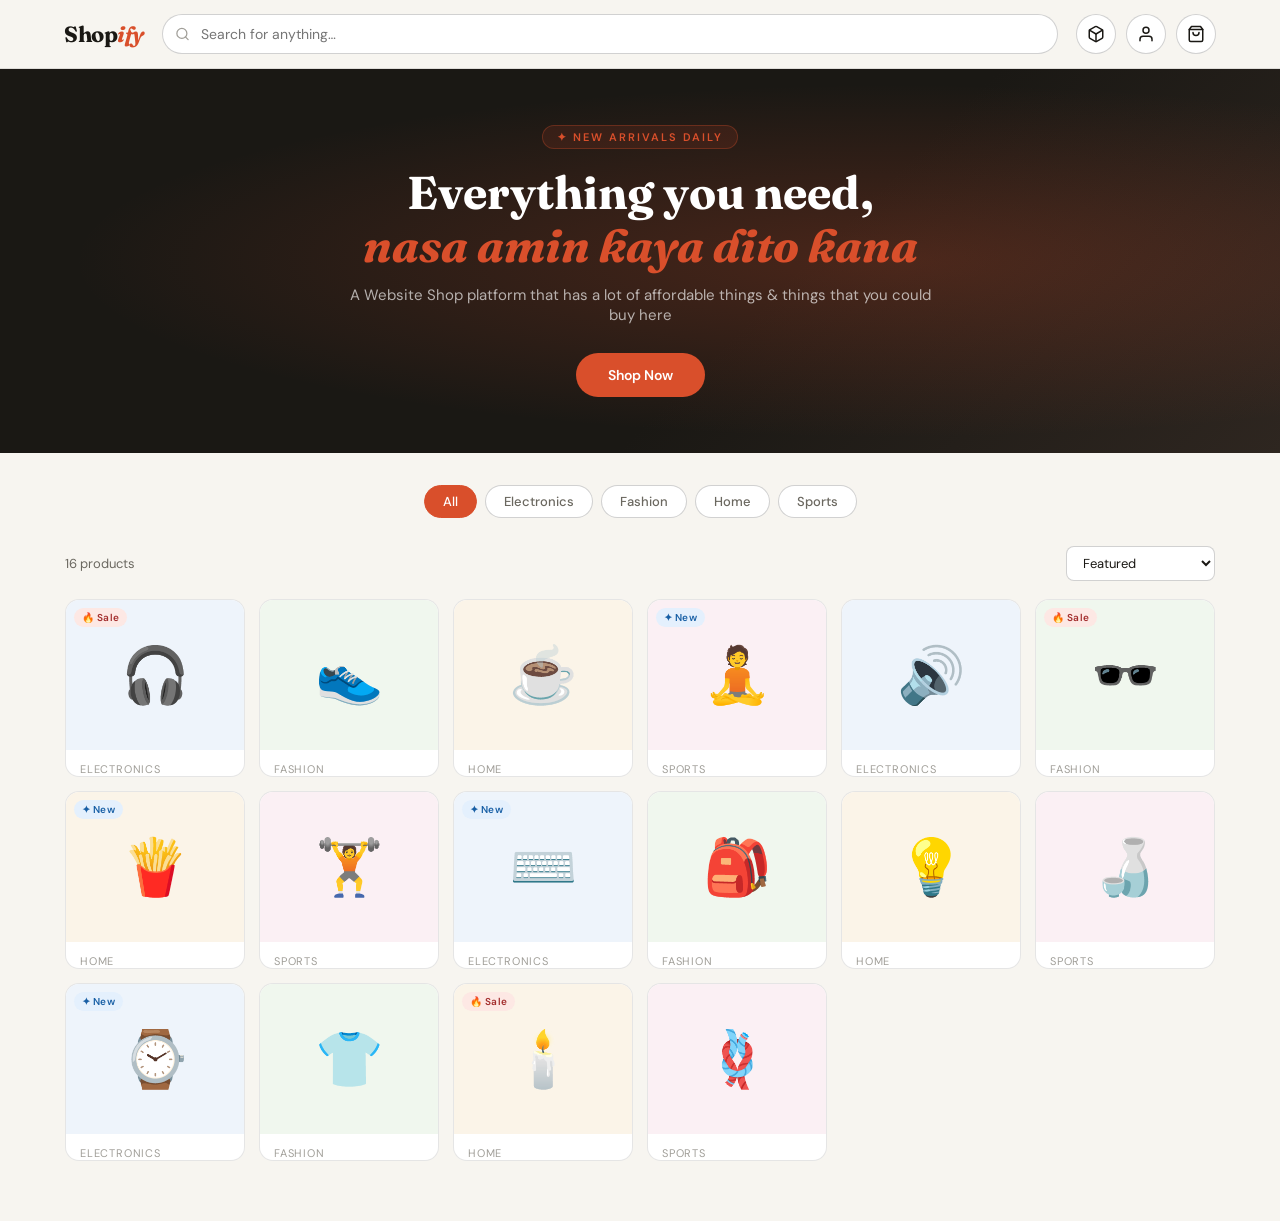
==== index.html @ 5f7d9f39 "Add files via upload" ====
<!DOCTYPE html>
<html lang="en">
<head>
  <meta charset="UTF-8" />
  <meta name="viewport" content="width=device-width, initial-scale=1.0" />
  <title>Main Page</title>
  <link href="https://fonts.googleapis.com/css2?family=DM+Sans:wght@300;400;500;600&family=Fraunces:ital,wght@0,700;1,400&display=swap" rel="stylesheet" />
  <link rel="stylesheet" href="styles.css" />
  <link rel="stylesheet" href="shopnow-styles.css" />
</head>
<body>


<div id="splash" class="splash-screen">
  <div class="splash-content">
    <div class="splash-logo">
      <span class="splash-icon">🛍️</span>
      <h1 class="splash-title">Shop<em>ify</em></h1>
    </div>
    <div class="splash-loader">
      <div class="loader-dot"></div>
      <div class="loader-dot"></div>
      <div class="loader-dot"></div>
    </div>
    <p class="splash-tagline">Loading........</p>
  </div>
  <div class="splash-particles">
    <span class="particle">✨</span>
    <span class="particle">🛍️</span>
    <span class="particle">🎁</span>
    <span class="particle">💫</span>
    <span class="particle">🛒</span>
    <span class="particle">⭐</span>
  </div>
</div>


<header>
  <div class="header-inner">
    <a href="#" class="logo">Shop<em>ify</em></a>
    <div class="search-wrap">
      <svg width="15" height="15" viewBox="0 0 24 24" fill="none" stroke="currentColor" stroke-width="2" stroke-linecap="round" stroke-linejoin="round">
        <circle cx="11" cy="11" r="8"/><path d="M21 21l-4.35-4.35"/>
      </svg>
      <input type="text" id="searchInput" placeholder="Search for anything…" autocomplete="off" />
    </div>
    <div class="header-actions">
      <a href="track-order.html" class="icon-btn" title="Track Order" aria-label="Track Order">
        <svg width="18" height="18" viewBox="0 0 24 24" fill="none" stroke="currentColor" stroke-width="2" stroke-linecap="round" stroke-linejoin="round">
          <path d="M21 16V8a2 2 0 0 0-1-1.73l-7-4a2 2 0 0 0-2 0l-7 4A2 2 0 0 0 3 8v8a2 2 0 0 0 1 1.73l7 4a2 2 0 0 0 2 0l7-4A2 2 0 0 0 21 16z"/>
          <polyline points="3.27 6.96 12 12.01 20.73 6.96"/>
          <line x1="12" y1="22.08" x2="12" y2="12"/>
        </svg>
      </a>
      <button class="icon-btn" id="accountBtn" onclick="goToAccount()" title="Account" aria-label="Account">
        <svg width="18" height="18" viewBox="0 0 24 24" fill="none" stroke="currentColor" stroke-width="2" stroke-linecap="round" stroke-linejoin="round">
          <path d="M20 21v-2a4 4 0 0 0-4-4H8a4 4 0 0 0-4 4v2"/>
          <circle cx="12" cy="7" r="4"/>
        </svg>
      </button>
      <button class="icon-btn" onclick="toggleCart()" title="Toggle cart" aria-label="Open cart">
        <svg width="18" height="18" viewBox="0 0 24 24" fill="none" stroke="currentColor" stroke-width="2" stroke-linecap="round" stroke-linejoin="round">
          <path d="M6 2 3 6v14a2 2 0 0 0 2 2h14a2 2 0 0 0 2-2V6l-3-4z"/>
          <line x1="3" y1="6" x2="21" y2="6"/>
          <path d="M16 10a4 4 0 0 1-8 0"/>
        </svg>
        <span class="cart-badge" id="cartBadge" style="display:none">0</span>
      </button>
    </div>
  </div>
</header>


<section class="hero">
  <div class="hero-inner">
    <span class="hero-eyebrow">✦ New Arrivals Daily</span>
    <h1>Everything you need,<br><em>nasa amin kaya dito kana</em></h1>
    <p>A Website Shop platform that has a lot of affordable things &amp; things that you could buy here</p>
    <button class="hero-btn" onclick="document.querySelector('.categories-section').scrollIntoView({behavior:'smooth'})">Shop Now</button>
  </div>
</section>


<section class="categories-section">
  <div class="cat-pills" id="catPills"></div>
</section>


<div class="main">
  <div class="products-col">
    <div class="toolbar">
      <span class="results-count" id="resultsCount"></span>
      <select class="sort-select" id="sortSelect">
        <option value="default">Featured</option>
        <option value="price-asc">Price: Low → High</option>
        <option value="price-desc">Price: High → Low</option>
        <option value="rating">Top Rated</option>
      </select>
    </div>
    <div class="grid" id="productGrid"></div>
  </div>

  <aside class="cart-col" id="cartCol" style="display:none">
    <div class="cart-box">
      <div class="cart-head">
        <h3>Your Cart</h3>
        <button class="cart-clear" onclick="clearCart()">Clear all</button>
      </div>
      <div class="cart-body" id="cartBody">
        <div class="empty-state">
          <div class="empty-icon">🛒</div>
          <p>Your cart is empty.<br>Add something!</p>
        </div>
      </div>
      <div class="cart-foot" id="cartFoot" style="display:none">
        <div class="subtotal-row"><span>Subtotal</span><span id="subtotalEl">$0.00</span></div>
        <div class="subtotal-row"><span>Shipping</span><span style="color:#3B6D11">Free</span></div>
        <div class="total-row"><span>Total</span><span id="totalEl">$0.00</span></div>
        <button class="checkout-btn" onclick="checkout()">Proceed to Checkout →</button>
      </div>
    </div>
  </aside>
</div>


<div class="modal-overlay" id="modalOverlay" onclick="closeModal(event)">
  <div class="modal" id="modal">
    <div class="modal-img" id="modalImg"></div>
    <div class="modal-body">
      <div class="modal-cat" id="modalCat"></div>
      <div class="modal-name" id="modalName"></div>
      <div class="modal-desc" id="modalDesc"></div>
      <div class="modal-meta">
        <div class="modal-price" id="modalPrice"></div>
        <div class="modal-rating" id="modalRating"></div>
      </div>
      <div class="modal-actions">
        <button class="modal-add-btn" id="modalAddBtn">Add to Cart</button>
        <button class="modal-close-btn" onclick="closeModal()">Close</button>
      </div>
    </div>
  </div>
</div>


<div class="toast" id="toast"></div>


<script src="data.js"></script>
<script src="app.js"></script>
</body>
</html>
---- styles.css ----
*, *::before, *::after { box-sizing: border-box; margin: 0; padding: 0; }

:root {
  --bg: #F7F5F0;
  --surface: #FFFFFF;
  --surface2: #F0EDE6;
  --border: rgba(0,0,0,0.10);
  --border2: rgba(0,0,0,0.18);
  --text: #1A1814;
  --text2: #6B6860;
  --text3: #A09E98;
  --accent: #D94F2B;
  --accent2: #B33D1E;
  --gold: #B87D2F;
  --radius: 14px;
  --radius-sm: 8px;
}

html { scroll-behavior: smooth; }

body {
  font-family: 'DM Sans', sans-serif;
  background: var(--bg);
  color: var(--text);
  min-height: 100vh;
  display: flex;
  flex-direction: column;
  overflow-x: hidden;
}

/* SPLASH SCREEN */
.splash-screen {
  position: fixed;
  top: 0;
  left: 0;
  width: 100%;
  height: 100%;
  background: linear-gradient(135deg, #1A1814 0%, #2D2926 50%, #1A1814 100%);
  display: flex;
  align-items: center;
  justify-content: center;
  z-index: 9999;
  opacity: 1;
  visibility: visible;
  transition: opacity 0.6s ease, visibility 0.6s ease;
}

.splash-screen.hidden {
  opacity: 0;
  visibility: hidden;
}


.splash-screen::before {
  content: '';
  position: absolute;
  width: 400px;
  height: 400px;
  background: radial-gradient(circle, rgba(217,79,43,0.15) 0%, transparent 70%);
  top: 50%;
  left: 50%;
  transform: translate(-50%, -50%);
  animation: glowPulse 2s ease-in-out infinite;
}

@keyframes glowPulse {
  0%, 100% { transform: translate(-50%, -50%) scale(1); opacity: 0.5; }
  50% { transform: translate(-50%, -50%) scale(1.2); opacity: 0.8; }
}

.splash-content {
  text-align: center;
  color: white;
  animation: fadeInUp 0.8s ease both;
  z-index: 1;
}

@keyframes fadeInUp {
  from { opacity: 0; transform: translateY(30px); }
  to { opacity: 1; transform: translateY(0); }
}

.splash-logo {
  margin-bottom: 32px;
}

.splash-icon {
  display: inline-block;
  font-size: 72px;
  margin-bottom: 16px;
  animation: bounce 1.5s ease infinite;
}

@keyframes bounce {
  0%, 100% { transform: translateY(0); }
  50% { transform: translateY(-12px); }
}

.splash-title {
  font-family: 'Fraunces', serif;
  font-size: 48px;
  font-weight: 700;
  letter-spacing: -1px;
}

.splash-title em {
  color: var(--accent);
  font-style: italic;
}

.splash-loader {
  display: flex;
  justify-content: center;
  gap: 10px;
  margin-bottom: 20px;
}

.loader-dot {
  width: 12px;
  height: 12px;
  background: var(--accent);
  border-radius: 50%;
  animation: pulse 1.4s ease-in-out infinite;
}

.loader-dot:nth-child(1) { animation-delay: 0s; }
.loader-dot:nth-child(2) { animation-delay: 0.2s; }
.loader-dot:nth-child(3) { animation-delay: 0.4s; }

@keyframes pulse {
  0%, 80%, 100% { 
    transform: scale(0.6);
    opacity: 0.5;
  }
  40% { 
    transform: scale(1);
    opacity: 1;
  }
}

.splash-tagline {
  font-size: 14px;
  color: rgba(255,255,255,0.6);
  letter-spacing: 0.5px;
}

.splash-particles {
  position: absolute;
  width: 100%;
  height: 100%;
  top: 0;
  left: 0;
  pointer-events: none;
  overflow: hidden;
}

.particle {
  position: absolute;
  font-size: 24px;
  opacity: 0;
  animation: float 4s ease-in-out infinite;
}

.particle:nth-child(1) { left: 10%; top: 20%; animation-delay: 0s; }
.particle:nth-child(2) { left: 20%; top: 70%; animation-delay: 0.5s; }
.particle:nth-child(3) { left: 50%; top: 15%; animation-delay: 1s; }
.particle:nth-child(4) { left: 70%; top: 60%; animation-delay: 1.5s; }
.particle:nth-child(5) { left: 80%; top: 25%; animation-delay: 2s; }
.particle:nth-child(6) { left: 90%; top: 80%; animation-delay: 2.5s; }

@keyframes float {
  0% { 
    opacity: 0;
    transform: translateY(20px) rotate(0deg);
  }
  20% {
    opacity: 1;
  }
  80% {
    opacity: 1;
  }
  100% { 
    opacity: 0;
    transform: translateY(-40px) rotate(360deg);
  }
}

/* HEADER */
header {
  position: sticky;
  top: 0;
  z-index: 100;
  background: rgba(247,245,240,0.92);
  backdrop-filter: blur(14px);
  -webkit-backdrop-filter: blur(14px);
  border-bottom: 1px solid var(--border);
}

.header-inner {
  max-width: 1200px;
  margin: 0 auto;
  padding: 14px 24px;
  display: flex;
  align-items: center;
  gap: 18px;
}

.logo {
  font-family: 'Fraunces', serif;
  font-size: 22px;
  font-weight: 700;
  letter-spacing: -0.5px;
  color: var(--text);
  text-decoration: none;
  white-space: nowrap;
  flex-shrink: 0;
}
.logo em { color: var(--accent); font-style: italic; }

.header-spacer { flex: 1; }


.back-btn {
  display: flex;
  align-items: center;
  gap: 6px;
  padding: 8px 14px;
  border-radius: 999px;
  border: 1px solid var(--border2);
  background: var(--surface);
  color: var(--text);
  font-family: 'DM Sans', sans-serif;
  font-size: 13px;
  font-weight: 500;
  cursor: pointer;
  text-decoration: none;
  transition: all 0.18s;
}
.back-btn:hover {
  background: var(--surface2);
  border-color: var(--accent);
  color: var(--accent);
}
.back-btn svg { width: 16px; height: 16px; }


.search-wrap { flex: 1; position: relative; }
.search-wrap svg {
  position: absolute;
  left: 13px;
  top: 50%;
  transform: translateY(-50%);
  pointer-events: none;
  color: var(--text3);
}
.search-wrap input {
  width: 100%;
  padding: 10px 14px 10px 38px;
  border: 1px solid var(--border2);
  border-radius: 999px;
  font-family: 'DM Sans', sans-serif;
  font-size: 14px;
  background: var(--surface);
  color: var(--text);
  outline: none;
  transition: border-color 0.2s, box-shadow 0.2s;
}
.search-wrap input:focus {
  border-color: var(--accent);
  box-shadow: 0 0 0 3px rgba(217,79,43,0.12);
}

/* HEADER ACTIONS */
.header-actions { display: flex; gap: 10px; align-items: center; flex-shrink: 0; }

.icon-btn {
  position: relative;
  width: 40px; height: 40px;
  border-radius: 50%;
  border: 1px solid var(--border2);
  background: var(--surface);
  cursor: pointer;
  display: flex; align-items: center; justify-content: center;
  color: var(--text);
  transition: background 0.15s;
}
.icon-btn:hover { background: var(--surface2); }

.cart-badge {
  position: absolute;
  top: -4px; right: -4px;
  background: var(--accent);
  color: #fff;
  font-size: 10px;
  font-weight: 600;
  border-radius: 999px;
  min-width: 18px;
  height: 18px;
  display: flex; align-items: center; justify-content: center;
  padding: 0 4px;
  border: 2px solid var(--bg);
}

/* MAIN CONTENT */
.main-content {
  flex: 1;
  max-width: 800px;
  margin: 0 auto;
  padding: 40px 24px;
  width: 100%;
  animation: fadeInUp 0.5s ease both;
}

@keyframes fadeInUp {
  from { opacity: 0; transform: translateY(24px); }
  to { opacity: 1; transform: translateY(0); }
}

.page-header {
  margin-bottom: 32px;
}

.page-header h1 {
  font-family: 'Fraunces', serif;
  font-size: 32px;
  font-weight: 700;
  margin-bottom: 8px;
}

.page-header p {
  font-size: 14px;
  color: var(--text2);
}

/* LOGIN CARD */
.login-card {
  background: var(--surface);
  border: 1px solid var(--border);
  border-radius: var(--radius);
  padding: 40px 36px;
  width: 100%;
  max-width: 400px;
  margin: 0 auto;
  box-shadow: 0 8px 32px rgba(0,0,0,0.06);
}

.login-header {
  text-align: center;
  margin-bottom: 32px;
}

.login-header h1 {
  font-family: 'Fraunces', serif;
  font-size: 28px;
  font-weight: 700;
  margin-bottom: 8px;
}

.login-header p {
  font-size: 14px;
  color: var(--text2);
}

.form-group {
  margin-bottom: 20px;
}

.form-group label {
  display: block;
  font-size: 13px;
  font-weight: 500;
  margin-bottom: 8px;
  color: var(--text);
}

.form-group input {
  width: 100%;
  padding: 12px 16px;
  border: 1px solid var(--border2);
  border-radius: var(--radius-sm);
  font-family: 'DM Sans', sans-serif;
  font-size: 14px;
  background: var(--surface);
  color: var(--text);
  outline: none;
  transition: border-color 0.2s, box-shadow 0.2s;
}

.form-group input:focus {
  border-color: var(--accent);
  box-shadow: 0 0 0 3px rgba(217,79,43,0.12);
}

.login-btn {
  width: 100%;
  padding: 14px;
  background: linear-gradient(135deg, #D94F2B 0%, #E85D3A 50%, #D94F2B 100%);
  color: #fff;
  border: none;
  border-radius: var(--radius-sm);
  font-family: 'DM Sans', sans-serif;
  font-size: 15px;
  font-weight: 700;
  cursor: pointer;
  transition: all 0.2s ease;
  margin-top: 8px;
  box-shadow: 0 4px 15px rgba(217, 79, 43, 0.35);
}

.login-btn:hover {
  background: linear-gradient(135deg, #B33D1E 0%, #D94F2B 50%, #B33D1E 100%);
  transform: translateY(-2px);
  box-shadow: 0 6px 20px rgba(217, 79, 43, 0.5);
}

.login-btn:active {
  transform: scale(0.98);
}

.form-footer {
  text-align: center;
  margin-top: 24px;
  padding-top: 24px;
  border-top: 1px solid var(--border);
}

.form-footer p {
  font-size: 13px;
  color: var(--text2);
}

.form-footer a {
  color: var(--accent);
  text-decoration: none;
  font-weight: 500;
}

.form-footer a:hover {
  text-decoration: underline;
}

.forgot-link {
  display: block;
  text-align: right;
  font-size: 12px;
  color: var(--text3);
  text-decoration: none;
  margin-top: 6px;
}

.forgot-link:hover {
  color: var(--accent);
}

/* ACCOUNT SECTIONS */
.account-sections {
  display: flex;
  flex-direction: column;
  gap: 20px;
}

.account-card {
  background: var(--surface);
  border: 1px solid var(--border);
  border-radius: var(--radius);
  overflow: hidden;
}

.card-header {
  padding: 18px 20px;
  border-bottom: 1px solid var(--border);
  display: flex;
  align-items: center;
  justify-content: space-between;
  cursor: pointer;
  transition: background 0.15s;
}

.card-header:hover {
  background: var(--surface2);
}

.card-header-left {
  display: flex;
  align-items: center;
  gap: 12px;
}

.card-icon {
  width: 36px;
  height: 36px;
  border-radius: 50%;
  background: var(--surface2);
  display: flex;
  align-items: center;
  justify-content: center;
  font-size: 18px;
}

.card-title {
  font-size: 15px;
  font-weight: 600;
}

.card-toggle {
  width: 24px;
  height: 24px;
  display: flex;
  align-items: center;
  justify-content: center;
  color: var(--text3);
  transition: transform 0.2s;
}

.card-toggle.open {
  transform: rotate(180deg);
}

.card-body {
  padding: 0 20px;
  max-height: 0;
  overflow: hidden;
  transition: max-height 0.3s ease, padding 0.3s ease;
}

.card-body.open {
  padding: 20px;
  max-height: 400px;
}

/* PROFILE SECTION */
.profile-info {
  display: flex;
  align-items: center;
  gap: 16px;
  margin-bottom: 20px;
}

.profile-avatar {
  width: 64px;
  height: 64px;
  border-radius: 50%;
  background: linear-gradient(135deg, var(--accent) 0%, var(--accent2) 100%);
  display: flex;
  align-items: center;
  justify-content: center;
  font-size: 28px;
  color: #fff;
  font-weight: 600;
}

.profile-details h3 {
  font-size: 18px;
  font-weight: 600;
  margin-bottom: 4px;
}

.profile-details p {
  font-size: 13px;
  color: var(--text2);
}

.profile-form {
  display: flex;
  flex-direction: column;
  gap: 16px;
}

.form-row {
  display: grid;
  grid-template-columns: 1fr 1fr;
  gap: 16px;
}

@media (max-width: 480px) {
  .form-row { grid-template-columns: 1fr; }
}

.form-group-row {
  display: flex;
  flex-direction: column;
  gap: 6px;
}

.form-group-row label {
  font-size: 12px;
  font-weight: 500;
  color: var(--text2);
  text-transform: uppercase;
  letter-spacing: 0.5px;
}

.form-group-row input {
  padding: 10px 14px;
  border: 1px solid var(--border2);
  border-radius: var(--radius-sm);
  font-family: 'DM Sans', sans-serif;
  font-size: 14px;
  background: var(--surface);
  color: var(--text);
  outline: none;
  transition: border-color 0.2s;
}

.form-group-row input:focus {
  border-color: var(--accent);
}

.save-btn {
  align-self: flex-start;
  padding: 14px 32px;
  background: linear-gradient(135deg, #D94F2B 0%, #E85D3A 50%, #D94F2B 100%);
  color: #fff;
  border: none;
  border-radius: var(--radius-sm);
  font-family: 'DM Sans', sans-serif;
  font-size: 15px;
  font-weight: 700;
  cursor: pointer;
  transition: all 0.2s ease;
  box-shadow: 0 4px 15px rgba(217, 79, 43, 0.35);
  text-transform: uppercase;
  letter-spacing: 0.5px;
}

.save-btn:hover {
  background: linear-gradient(135deg, #B33D1E 0%, #D94F2B 50%, #B33D1E 100%);
  box-shadow: 0 6px 20px rgba(217, 79, 43, 0.5);
  transform: translateY(-2px);
}


.place-order-btn {
  width: 100%;
  padding: 16px 32px;
  background: linear-gradient(135deg, #D94F2B 0%, #E85D3A 50%, #D94F2B 100%);
  color: #fff;
  border: none;
  border-radius: var(--radius-sm);
  font-family: 'DM Sans', sans-serif;
  font-size: 16px;
  font-weight: 700;
  cursor: pointer;
  transition: all 0.2s ease;
  box-shadow: 0 4px 15px rgba(217, 79, 43, 0.35);
  text-transform: uppercase;
  letter-spacing: 0.5px;
}

.place-order-btn:hover {
  background: linear-gradient(135deg, #B33D1E 0%, #D94F2B 50%, #B33D1E 100%);
  box-shadow: 0 6px 20px rgba(217, 79, 43, 0.5);
  transform: translateY(-2px);
}

.order-list {
  display: flex;
  flex-direction: column;
  gap: 12px;
}

.order-item {
  display: flex;
  align-items: center;
  justify-content: space-between;
  padding: 14px;
  background: var(--surface2);
  border-radius: var(--radius-sm);
}

.order-info {
  display: flex;
  align-items: center;
  gap: 12px;
}

.order-emoji {
  font-size: 24px;
}

.order-details h4 {
  font-size: 14px;
  font-weight: 600;
  margin-bottom: 2px;
}

.order-details p {
  font-size: 12px;
  color: var(--text2);
}

.order-status {
  font-size: 11px;
  font-weight: 600;
  padding: 4px 10px;
  border-radius: 999px;
}

.status-delivered {
  background: #E4F7E4;
  color: #2E7D32;
}

.status-processing {
  background: #E3F2FD;
  color: #1565C0;
}

.status-shipped {
  background: #FFF3E0;
  color: #E65100;
}


.settings-list {
  display: flex;
  flex-direction: column;
  gap: 8px;
}

.settings-item {
  display: flex;
  align-items: center;
  justify-content: space-between;
  padding: 12px 14px;
  background: var(--surface2);
  border-radius: var(--radius-sm);
  cursor: pointer;
  transition: background 0.15s;
}

.settings-item:hover {
  background: var(--border);
}

.settings-item-left {
  display: flex;
  align-items: center;
  gap: 10px;
}

.settings-item span {
  font-size: 14px;
}

.settings-toggle {
  width: 40px;
  height: 22px;
  background: var(--border2);
  border-radius: 999px;
  position: relative;
  cursor: pointer;
  transition: background 0.2s;
}

.settings-toggle.active {
  background: var(--accent);
}

.settings-toggle::after {
  content: '';
  position: absolute;
  width: 18px;
  height: 18px;
  background: #fff;
  border-radius: 50%;
  top: 2px;
  left: 2px;
  transition: transform 0.2s;
  box-shadow: 0 1px 3px rgba(0,0,0,0.2);
}

.settings-toggle.active::after {
  transform: translateX(18px);
}


.logout-section {
  margin-top: 12px;
}

.logout-btn {
  width: 100%;
  padding: 14px;
  background: transparent;
  color: var(--accent);
  border: 1px solid var(--accent);
  border-radius: var(--radius-sm);
  font-family: 'DM Sans', sans-serif;
  font-size: 14px;
  font-weight: 600;
  cursor: pointer;
  transition: all 0.18s;
}

.logout-btn:hover {
  background: var(--accent);
  color: #fff;
}


.toast {
  position: fixed;
  bottom: 28px;
  left: 50%;
  transform: translateX(-50%) translateY(16px);
  background: #1A1814;
  color: #F7F5F0;
  padding: 10px 22px;
  border-radius: 999px;
  font-size: 13px;
  font-weight: 500;
  opacity: 0;
  pointer-events: none;
  transition: opacity 0.22s, transform 0.22s;
  z-index: 9999;
  white-space: nowrap;
}
.toast.show { opacity: 1; transform: translateX(-50%) translateY(0); }


@media (max-width: 480px) {
  .main-content { padding: 24px 16px; }
  .page-header h1 { font-size: 26px; }
  .profile-info { flex-direction: column; text-align: center; }
  .login-card { padding: 28px 24px; }
  .login-header h1 { font-size: 24px; }
}
---- shopnow-styles.css ----
.hero {
  background: linear-gradient(135deg, #1A1814 60%, #2E2620);
  color: #fff;
  padding: 56px 24px;
  text-align: center;
  position: relative;
  overflow: hidden;
}
.hero::before {
  content: '';
  position: absolute;
  inset: 0;
  background: radial-gradient(ellipse at 70% 50%, rgba(217,79,43,0.25) 0%, transparent 65%);
  pointer-events: none;
}
.hero-inner { max-width: 600px; margin: 0 auto; position: relative; }
.hero-eyebrow {
  display: inline-block;
  font-size: 11px;
  font-weight: 600;
  letter-spacing: 2px;
  text-transform: uppercase;
  color: var(--accent);
  background: rgba(217,79,43,0.12);
  border: 1px solid rgba(217,79,43,0.3);
  border-radius: 999px;
  padding: 4px 14px;
  margin-bottom: 18px;
}
.hero h1 {
  font-family: 'Fraunces', serif;
  font-size: clamp(28px, 5vw, 46px);
  font-weight: 700;
  line-height: 1.15;
  margin-bottom: 12px;
}
.hero h1 em { color: var(--accent); font-style: italic; }
.hero p { font-size: 15px; color: rgba(255,255,255,0.65); margin-bottom: 28px; }
.hero-btn {
  display: inline-block;
  padding: 13px 32px;
  background: var(--accent);
  color: #fff;
  border-radius: 999px;
  font-size: 14px;
  font-weight: 600;
  cursor: pointer;
  border: none;
  font-family: 'DM Sans', sans-serif;
  transition: background 0.2s, transform 0.15s;
}
.hero-btn:hover { background: var(--accent2); transform: translateY(-2px); }


.categories-section {
  max-width: 1200px;
  margin: 32px auto 0;
  padding: 0 24px;
}

.cat-pills { display: flex; gap: 8px; flex-wrap: wrap; }
.cat-pill {
  padding: 7px 18px;
  border-radius: 999px;
  border: 1px solid var(--border2);
  background: var(--surface);
  color: var(--text2);
  font-size: 13px;
  font-weight: 500;
  cursor: pointer;
  transition: all 0.18s;
  font-family: 'DM Sans', sans-serif;
}
.cat-pill:hover { border-color: var(--accent); color: var(--accent); }
.cat-pill.active { background: var(--accent); border-color: var(--accent); color: #fff; }


.main {
  max-width: 1200px;
  margin: 28px auto 60px;
  padding: 0 24px;
  display: flex;
  gap: 28px;
  align-items: flex-start;
}


.products-col { flex: 1; min-width: 0; }
.toolbar {
  display: flex;
  align-items: center;
  justify-content: space-between;
  margin-bottom: 18px;
}
.results-count { font-size: 13px; color: var(--text2); }
.sort-select {
  padding: 7px 12px;
  border-radius: var(--radius-sm);
  border: 1px solid var(--border2);
  background: var(--surface);
  color: var(--text);
  font-family: 'DM Sans', sans-serif;
  font-size: 13px;
  cursor: pointer;
  outline: none;
}
.sort-select:focus { border-color: var(--accent); }

.grid {
  display: grid;
  grid-template-columns: repeat(6, 1fr);
  gap: 14px;
}

.card {
  background: var(--surface);
  border-radius: var(--radius);
  border: 1px solid var(--border);
  overflow: hidden;
  cursor: pointer;
  transition: border-color 0.2s, transform 0.2s, box-shadow 0.2s;
  animation: fadeUp 0.35s ease both;
}
@keyframes fadeUp {
  from { opacity: 0; transform: translateY(14px); }
  to   { opacity: 1; transform: translateY(0); }
}
.card:hover {
  border-color: var(--border2);
  transform: translateY(-4px);
  box-shadow: 0 10px 28px rgba(0,0,0,0.08);
}
.card-img {
  width: 100%;
  height: 150px;
  display: flex; align-items: center; justify-content: center;
  font-size: 55px;
  position: relative;
}
.card-badge {
  position: absolute;
  top: 8px; left: 8px;
  font-size: 10px;
  font-weight: 600;
  padding: 3px 8px;
  border-radius: 999px;
  letter-spacing: 0.4px;
}
.badge-sale { background: #FDE8E4; color: #A32D2D; }
.badge-new  { background: #E4F0FD; color: #185FA5; }
.card-body { padding: 12px 14px 14px; }
.card-cat { font-size: 11px; color: var(--text3); text-transform: uppercase; letter-spacing: 0.8px; margin-bottom: 4px; }
.card-name { font-size: 14px; font-weight: 600; margin-bottom: 10px; line-height: 1.3; }
.card-footer { display: flex; align-items: center; justify-content: space-between; gap: 8px; }
.price-block { display: flex; flex-direction: column; gap: 2px; }
.card-price { font-size: 16px; font-weight: 600; }
.card-rating { font-size: 12px; color: var(--gold); }
.add-btn {
  width: 30px; height: 30px;
  border-radius: 50%;
  border: 1px solid var(--border2);
  background: var(--surface);
  color: var(--text);
  font-size: 18px;
  cursor: pointer;
  display: flex; align-items: center; justify-content: center;
  transition: background 0.15s, border-color 0.15s, transform 0.12s;
  flex-shrink: 0;
  line-height: 1;
  font-family: inherit;
}
.add-btn:hover { background: var(--accent); border-color: var(--accent); color: #fff; transform: scale(1.12); }
.add-btn:active { transform: scale(0.94); }


.cart-col {
  width: 280px;
  flex-shrink: 0;
  position: sticky;
  top: 80px;
}
.cart-box {
  background: var(--surface);
  border: 1px solid var(--border);
  border-radius: var(--radius);
  overflow: hidden;
}
.cart-head {
  padding: 14px 16px;
  border-bottom: 1px solid var(--border);
  display: flex; align-items: center; justify-content: space-between;
}
.cart-head h3 { font-size: 15px; font-weight: 600; }
.cart-clear {
  font-size: 12px;
  color: var(--text3);
  cursor: pointer;
  background: none;
  border: none;
  font-family: inherit;
}
.cart-clear:hover { color: var(--accent); }
.cart-body { max-height: 340px; overflow-y: auto; }
.cart-body::-webkit-scrollbar { width: 4px; }
.cart-body::-webkit-scrollbar-thumb { background: var(--border2); border-radius: 4px; }

.empty-state { padding: 32px 16px; text-align: center; }
.empty-state .empty-icon { font-size: 36px; margin-bottom: 10px; }
.empty-state p { font-size: 13px; color: var(--text2); line-height: 1.6; }

.cart-item {
  display: flex; align-items: center; gap: 10px;
  padding: 10px 16px;
  border-bottom: 1px solid var(--border);
  animation: fadeIn 0.2s ease;
}
@keyframes fadeIn { from { opacity: 0; } to { opacity: 1; } }
.ci-emoji { font-size: 26px; flex-shrink: 0; }
.ci-info { flex: 1; min-width: 0; }
.ci-name { font-size: 12px; font-weight: 500; white-space: nowrap; overflow: hidden; text-overflow: ellipsis; }
.ci-price { font-size: 11px; color: var(--text2); margin-top: 2px; }
.qty-ctrl { display: flex; align-items: center; gap: 4px; }
.qty-btn {
  width: 22px; height: 22px;
  border-radius: 6px;
  border: 1px solid var(--border2);
  background: var(--surface2);
  color: var(--text);
  font-size: 14px;
  cursor: pointer;
  display: flex; align-items: center; justify-content: center;
  transition: background 0.12s;
  font-family: inherit;
  line-height: 1;
}
.qty-btn:hover { background: var(--surface); border-color: var(--accent); color: var(--accent); }
.qty-num { font-size: 13px; font-weight: 500; min-width: 16px; text-align: center; }

.cart-foot { padding: 14px 16px; border-top: 1px solid var(--border); }
.subtotal-row {
  display: flex; justify-content: space-between;
  font-size: 13px; color: var(--text2); margin-bottom: 6px;
}
.total-row {
  display: flex; justify-content: space-between;
  font-size: 16px; font-weight: 600; margin-bottom: 14px;
}
.checkout-btn {
  width: 100%;
  padding: 12px;
  background: var(--accent);
  color: #fff;
  border: none;
  border-radius: var(--radius-sm);
  font-family: 'DM Sans', sans-serif;
  font-size: 14px;
  font-weight: 600;
  cursor: pointer;
  transition: background 0.18s, transform 0.12s;
}
.checkout-btn:hover { background: var(--accent2); }
.checkout-btn:active { transform: scale(0.98); }


.modal-overlay {
  display: none;
  position: fixed;
  inset: 0;
  background: rgba(0,0,0,0.5);
  z-index: 200;
  align-items: center;
  justify-content: center;
  padding: 20px;
}
.modal-overlay.open { display: flex; }
.modal {
  background: var(--surface);
  border-radius: var(--radius);
  max-width: 480px;
  width: 100%;
  overflow: hidden;
  animation: popIn 0.2s ease;
}
@keyframes popIn {
  from { opacity: 0; transform: scale(0.93); }
  to   { opacity: 1; transform: scale(1); }
}
.modal-img {
  width: 100%; height: 200px;
  display: flex; align-items: center; justify-content: center;
  font-size: 72px;
}
.modal-body { padding: 20px 24px 26px; }
.modal-cat { font-size: 11px; text-transform: uppercase; letter-spacing: 1px; color: var(--text3); margin-bottom: 6px; }
.modal-name { font-family: 'Fraunces', serif; font-size: 24px; font-weight: 700; margin-bottom: 10px; }
.modal-desc { font-size: 14px; color: var(--text2); line-height: 1.65; margin-bottom: 18px; }
.modal-meta { display: flex; align-items: center; justify-content: space-between; margin-bottom: 18px; }
.modal-price { font-size: 26px; font-weight: 700; }
.modal-rating { font-size: 14px; color: var(--gold); }
.modal-actions { display: flex; gap: 10px; }
.modal-add-btn {
  flex: 1;
  padding: 13px;
  background: var(--accent);
  color: #fff;
  border: none;
  border-radius: var(--radius-sm);
  font-family: 'DM Sans', sans-serif;
  font-size: 14px;
  font-weight: 600;
  cursor: pointer;
  transition: background 0.18s;
}
.modal-add-btn:hover { background: var(--accent2); }
.modal-close-btn {
  padding: 13px 20px;
  border: 1px solid var(--border2);
  background: transparent;
  border-radius: var(--radius-sm);
  font-family: 'DM Sans', sans-serif;
  font-size: 14px;
  cursor: pointer;
  color: var(--text);
  transition: background 0.15s;
}
.modal-close-btn:hover { background: var(--surface2); }


.no-results {
  grid-column: 1 / -1;
  text-align: center;
  padding: 48px 0;
  color: var(--text2);
  font-size: 14px;
}
.no-results span { font-size: 40px; display: block; margin-bottom: 12px; }


@media (max-width: 1200px) {
  .grid { grid-template-columns: repeat(4, 1fr); }
}
@media (max-width: 900px) {
  .grid { grid-template-columns: repeat(3, 1fr); }
}
@media (max-width: 768px) {
  .main { flex-direction: column; }
  .cart-col { width: 100%; position: static; }
  .cart-body { max-height: 220px; }
  .grid { grid-template-columns: repeat(2, 1fr); }
}
@media (max-width: 480px) {
  .header-inner { padding: 12px 14px; gap: 10px; }
  .main, .categories-section { padding: 0 14px; }
  .grid { grid-template-columns: repeat(2, 1fr); gap: 10px; }
  .hero { padding: 40px 16px; }
}
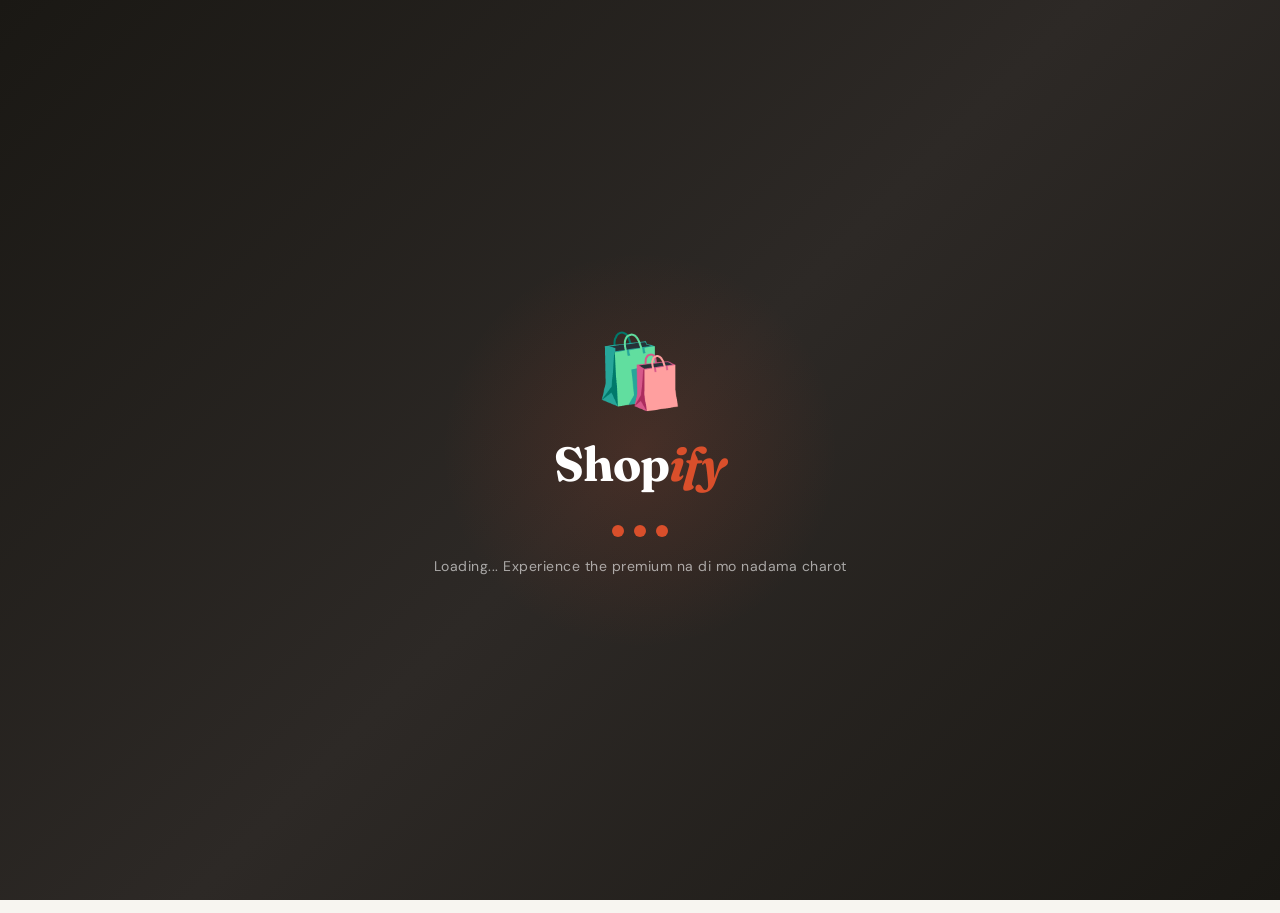
==== commit 1ada938f: "Rename login.html to index.html" ====
--- a/index.html
+++ b/index.html
@@ -1,152 +1,196 @@
-<!DOCTYPE html>
-<html lang="en">
-<head>
-  <meta charset="UTF-8" />
-  <meta name="viewport" content="width=device-width, initial-scale=1.0" />
-  <title>Main Page</title>
-  <link href="https://fonts.googleapis.com/css2?family=DM+Sans:wght@300;400;500;600&family=Fraunces:ital,wght@0,700;1,400&display=swap" rel="stylesheet" />
-  <link rel="stylesheet" href="styles.css" />
-  <link rel="stylesheet" href="shopnow-styles.css" />
-</head>
-<body>
-
-
-<div id="splash" class="splash-screen">
-  <div class="splash-content">
-    <div class="splash-logo">
-      <span class="splash-icon">🛍️</span>
-      <h1 class="splash-title">Shop<em>ify</em></h1>
-    </div>
-    <div class="splash-loader">
-      <div class="loader-dot"></div>
-      <div class="loader-dot"></div>
-      <div class="loader-dot"></div>
-    </div>
-    <p class="splash-tagline">Loading........</p>
-  </div>
-  <div class="splash-particles">
-    <span class="particle">✨</span>
-    <span class="particle">🛍️</span>
-    <span class="particle">🎁</span>
-    <span class="particle">💫</span>
-    <span class="particle">🛒</span>
-    <span class="particle">⭐</span>
-  </div>
-</div>
-
-
-<header>
-  <div class="header-inner">
-    <a href="#" class="logo">Shop<em>ify</em></a>
-    <div class="search-wrap">
-      <svg width="15" height="15" viewBox="0 0 24 24" fill="none" stroke="currentColor" stroke-width="2" stroke-linecap="round" stroke-linejoin="round">
-        <circle cx="11" cy="11" r="8"/><path d="M21 21l-4.35-4.35"/>
-      </svg>
-      <input type="text" id="searchInput" placeholder="Search for anything…" autocomplete="off" />
-    </div>
-    <div class="header-actions">
-      <a href="track-order.html" class="icon-btn" title="Track Order" aria-label="Track Order">
-        <svg width="18" height="18" viewBox="0 0 24 24" fill="none" stroke="currentColor" stroke-width="2" stroke-linecap="round" stroke-linejoin="round">
-          <path d="M21 16V8a2 2 0 0 0-1-1.73l-7-4a2 2 0 0 0-2 0l-7 4A2 2 0 0 0 3 8v8a2 2 0 0 0 1 1.73l7 4a2 2 0 0 0 2 0l7-4A2 2 0 0 0 21 16z"/>
-          <polyline points="3.27 6.96 12 12.01 20.73 6.96"/>
-          <line x1="12" y1="22.08" x2="12" y2="12"/>
-        </svg>
-      </a>
-      <button class="icon-btn" id="accountBtn" onclick="goToAccount()" title="Account" aria-label="Account">
-        <svg width="18" height="18" viewBox="0 0 24 24" fill="none" stroke="currentColor" stroke-width="2" stroke-linecap="round" stroke-linejoin="round">
-          <path d="M20 21v-2a4 4 0 0 0-4-4H8a4 4 0 0 0-4 4v2"/>
-          <circle cx="12" cy="7" r="4"/>
-        </svg>
-      </button>
-      <button class="icon-btn" onclick="toggleCart()" title="Toggle cart" aria-label="Open cart">
-        <svg width="18" height="18" viewBox="0 0 24 24" fill="none" stroke="currentColor" stroke-width="2" stroke-linecap="round" stroke-linejoin="round">
-          <path d="M6 2 3 6v14a2 2 0 0 0 2 2h14a2 2 0 0 0 2-2V6l-3-4z"/>
-          <line x1="3" y1="6" x2="21" y2="6"/>
-          <path d="M16 10a4 4 0 0 1-8 0"/>
-        </svg>
-        <span class="cart-badge" id="cartBadge" style="display:none">0</span>
-      </button>
-    </div>
-  </div>
-</header>
-
-
-<section class="hero">
-  <div class="hero-inner">
-    <span class="hero-eyebrow">✦ New Arrivals Daily</span>
-    <h1>Everything you need,<br><em>nasa amin kaya dito kana</em></h1>
-    <p>A Website Shop platform that has a lot of affordable things &amp; things that you could buy here</p>
-    <button class="hero-btn" onclick="document.querySelector('.categories-section').scrollIntoView({behavior:'smooth'})">Shop Now</button>
-  </div>
-</section>
-
-
-<section class="categories-section">
-  <div class="cat-pills" id="catPills"></div>
-</section>
-
-
-<div class="main">
-  <div class="products-col">
-    <div class="toolbar">
-      <span class="results-count" id="resultsCount"></span>
-      <select class="sort-select" id="sortSelect">
-        <option value="default">Featured</option>
-        <option value="price-asc">Price: Low → High</option>
-        <option value="price-desc">Price: High → Low</option>
-        <option value="rating">Top Rated</option>
-      </select>
-    </div>
-    <div class="grid" id="productGrid"></div>
-  </div>
-
-  <aside class="cart-col" id="cartCol" style="display:none">
-    <div class="cart-box">
-      <div class="cart-head">
-        <h3>Your Cart</h3>
-        <button class="cart-clear" onclick="clearCart()">Clear all</button>
-      </div>
-      <div class="cart-body" id="cartBody">
-        <div class="empty-state">
-          <div class="empty-icon">🛒</div>
-          <p>Your cart is empty.<br>Add something!</p>
-        </div>
-      </div>
-      <div class="cart-foot" id="cartFoot" style="display:none">
-        <div class="subtotal-row"><span>Subtotal</span><span id="subtotalEl">$0.00</span></div>
-        <div class="subtotal-row"><span>Shipping</span><span style="color:#3B6D11">Free</span></div>
-        <div class="total-row"><span>Total</span><span id="totalEl">$0.00</span></div>
-        <button class="checkout-btn" onclick="checkout()">Proceed to Checkout →</button>
-      </div>
-    </div>
-  </aside>
-</div>
-
-
-<div class="modal-overlay" id="modalOverlay" onclick="closeModal(event)">
-  <div class="modal" id="modal">
-    <div class="modal-img" id="modalImg"></div>
-    <div class="modal-body">
-      <div class="modal-cat" id="modalCat"></div>
-      <div class="modal-name" id="modalName"></div>
-      <div class="modal-desc" id="modalDesc"></div>
-      <div class="modal-meta">
-        <div class="modal-price" id="modalPrice"></div>
-        <div class="modal-rating" id="modalRating"></div>
-      </div>
-      <div class="modal-actions">
-        <button class="modal-add-btn" id="modalAddBtn">Add to Cart</button>
-        <button class="modal-close-btn" onclick="closeModal()">Close</button>
-      </div>
-    </div>
-  </div>
-</div>
-
-
-<div class="toast" id="toast"></div>
-
-
-<script src="data.js"></script>
-<script src="app.js"></script>
-</body>
-</html>
+<!DOCTYPE html>
+<html lang="en">
+<head>
+  <meta charset="UTF-8" />
+  <meta name="viewport" content="width=device-width, initial-scale=1.0" />
+  <title>Login Pae</title>
+  <link href="https://fonts.googleapis.com/css2?family=DM+Sans:wght@300;400;500;600&family=Fraunces:ital,wght@0,700;1,400&display=swap" rel="stylesheet" />
+  <link rel="stylesheet" href="styles.css" />
+  <style>
+    .main-content {
+      flex: 1;
+      display: flex;
+      align-items: center;
+      justify-content: center;
+      padding: 40px 24px;
+      animation: fadeInUp 0.5s ease both;
+    }
+    .welcome-card {
+      text-align: center;
+      max-width: 400px;
+    }
+    .welcome-card h1 {
+      font-family: 'Fraunces', serif;
+      font-size: 2.5rem;
+      margin-bottom: 8px;
+      color: var(--text);
+    }
+    .welcome-card p {
+      color: var(--text2);
+      margin-bottom: 40px;
+    }
+    .welcome-options {
+      display: flex;
+      flex-direction: column;
+      gap: 16px;
+    }
+    .welcome-btn {
+      padding: 20px 32px;
+      border-radius: 16px;
+      font-size: 1.1rem;
+      font-weight: 600;
+      cursor: pointer;
+      transition: all 0.3s ease;
+      border: none;
+      text-decoration: none;
+      display: block;
+    }
+    .welcome-btn.primary {
+      background: var(--primary);
+      color: white;
+    }
+    .welcome-btn.primary:hover {
+      background: var(--primary-dark);
+      transform: translateY(-2px);
+    }
+    .welcome-btn.secondary {
+      background: var(--bg2);
+      color: var(--text);
+      border: 2px solid var(--border);
+    }
+    .welcome-btn.secondary:hover {
+      border-color: var(--primary);
+      color: var(--primary);
+    }
+    .login-form-section {
+      display: none;
+    }
+    .login-form-section.active {
+      display: block;
+    }
+    .back-choice {
+      margin-top: 24px;
+      color: var(--text2);
+      cursor: pointer;
+    }
+    .back-choice:hover {
+      color: var(--primary);
+    }
+  </style>
+</head>
+<body>
+
+
+<div id="splash" class="splash-screen">
+  <div class="splash-content">
+    <div class="splash-logo">
+      <span class="splash-icon">🛍️</span>
+      <h1 class="splash-title">Shop<em>ify</em></h1>
+    </div>
+    <div class="splash-loader">
+      <div class="loader-dot"></div>
+      <div class="loader-dot"></div>
+      <div class="loader-dot"></div>
+    </div>
+    <p class="splash-tagline">Loading... Experience the premium na di mo nadama charot</p>
+  </div>
+  <div class="splash-particles">
+    <span class="particle">✨</span>
+    <span class="particle">🛍️</span>
+    <span class="particle">🎁</span>
+    <span class="particle">💫</span>
+    <span class="particle">🛒</span>
+    <span class="particle">⭐</span>
+  </div>
+</div>
+
+
+<header>
+  <div class="header-inner">
+    <div class="header-spacer"></div>
+    <a href="index.html" class="logo">Shop<em>ify</em></a>
+    <div class="header-spacer"></div>
+    <a href="track-order.html" class="icon-btn" title="Track Order" aria-label="Track Order">
+      <svg width="18" height="18" viewBox="0 0 24 24" fill="none" stroke="currentColor" stroke-width="2" stroke-linecap="round" stroke-linejoin="round">
+        <path d="M21 16V8a2 2 0 0 0-1-1.73l-7-4a2 2 0 0 0-2 0l-7 4A2 2 0 0 0 3 8v8a2 2 0 0 0 1 1.73l7 4a2 2 0 0 0 2 0l7-4A2 2 0 0 0 21 16z"/>
+        <polyline points="3.27 6.96 12 12.01 20.73 6.96"/>
+        <line x1="12" y1="22.08" x2="12" y2="12"/>
+      </svg>
+    </a>
+  </div>
+</header>
+
+
+<main class="main-content">
+  
+  <div class="welcome-card" id="welcomeSection">
+    <h1>Welcome to Shopify</h1>
+    <p>Choose how you'd like to continue</p>
+    
+    <div class="welcome-options">
+      <a href="account.html" class="welcome-btn primary">🆕 New User? Create Account</a>
+      <button class="welcome-btn secondary" onclick="showLoginForm()">🔐 Returning? Sign In</button>
+    </div>
+  </div>
+
+
+  <div class="login-card" id="loginSection">
+    <div class="login-header">
+      <h1>Welcome Back</h1>
+      <p>Sign in to continue shopping</p>
+    </div>
+
+    <form id="loginForm" onsubmit="handleLogin(event)">
+      <div class="form-group">
+        <label for="email">Email Address</label>
+        <input type="email" id="email" name="email" placeholder="youandiyiee@example.com" required />
+      </div>
+
+      <div class="form-group">
+        <label for="password">Password</label>
+        <input type="password" id="password" name="password" placeholder="Enter your password" required />
+      </div>
+
+      <button type="submit" class="login-btn">Sign In</button>
+    </form>
+
+    <div class="form-footer">
+      <p>Don't have an account? <a href="account.html">Create one</a></p>
+    </div>
+    
+    <div class="back-choice" onclick="showWelcome()">
+      ← Back to choices
+    </div>
+  </div>
+</main>
+
+
+<div class="toast" id="toast"></div>
+
+
+<script src="data.js"></script>
+<script src="app.js"></script>
+
+<script>
+ 
+  function showLoginForm() {
+    document.getElementById('welcomeSection').style.display = 'none';
+    document.getElementById('loginSection').classList.add('active');
+  }
+  
+  
+  function showWelcome() {
+    document.getElementById('loginSection').classList.remove('active');
+    document.getElementById('welcomeSection').style.display = 'block';
+  }
+  
+
+  (function() {
+    if (ShopNowDB.hasUser()) {
+      showLoginForm();
+    }
+  })();
+</script>
+
+</body>
+</html>
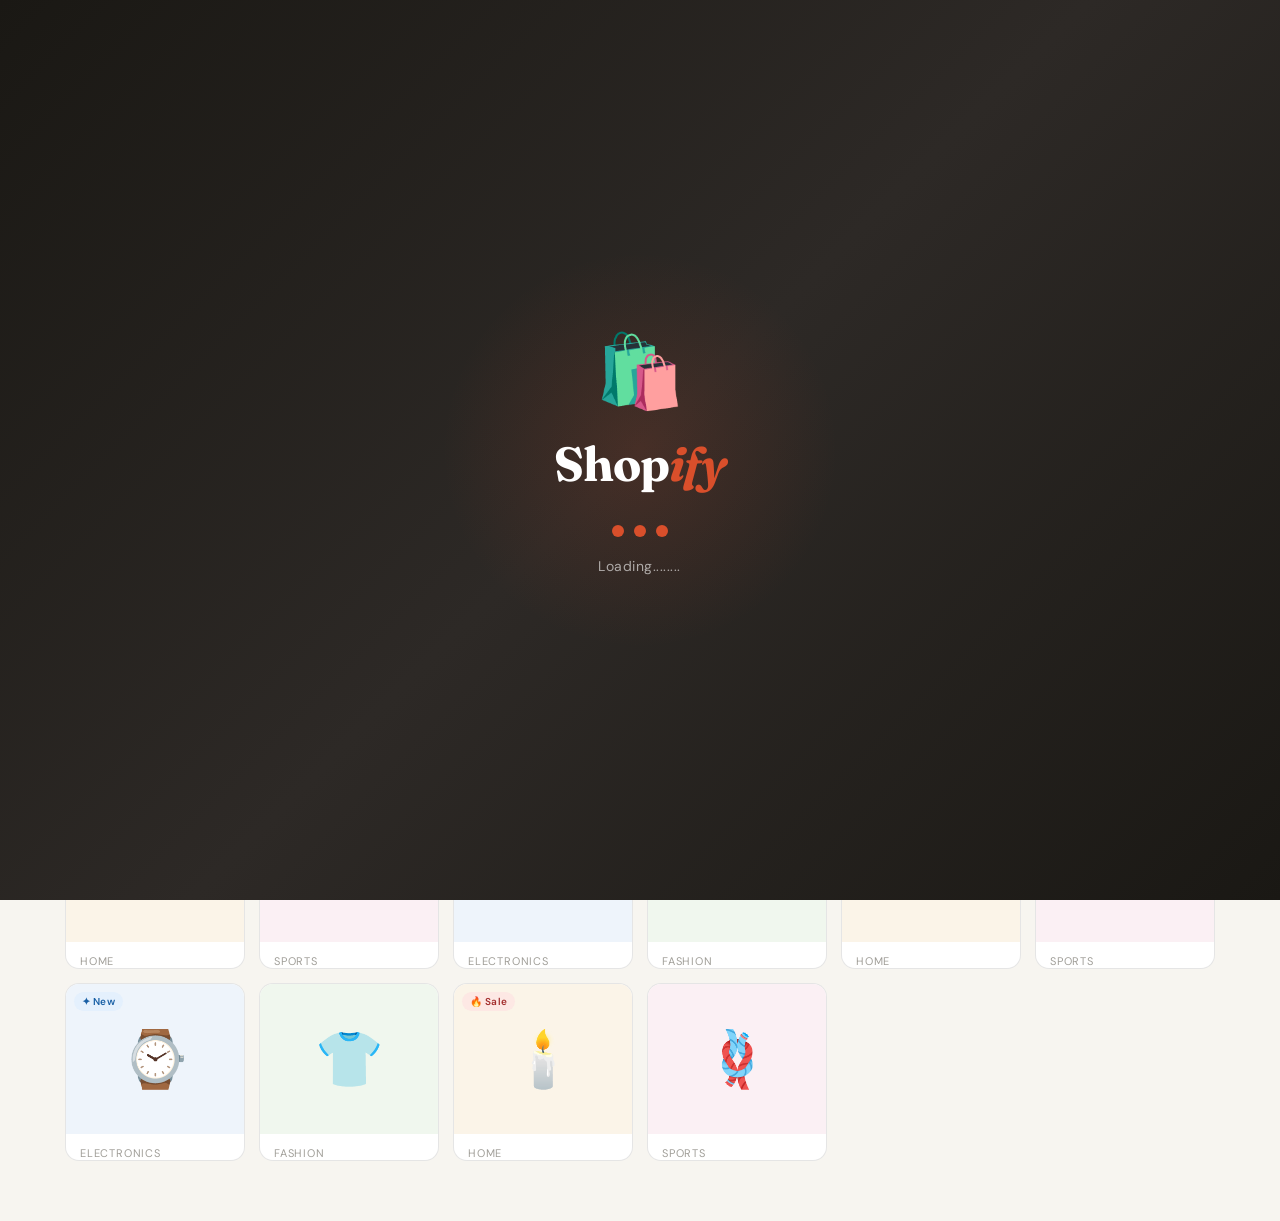
==== commit 5bf1149e: "Rename inde.html to index.html" ====
--- a/index.html
+++ b/index.html
@@ -1,196 +1,152 @@
-<!DOCTYPE html>
-<html lang="en">
-<head>
-  <meta charset="UTF-8" />
-  <meta name="viewport" content="width=device-width, initial-scale=1.0" />
-  <title>Login Pae</title>
-  <link href="https://fonts.googleapis.com/css2?family=DM+Sans:wght@300;400;500;600&family=Fraunces:ital,wght@0,700;1,400&display=swap" rel="stylesheet" />
-  <link rel="stylesheet" href="styles.css" />
-  <style>
-    .main-content {
-      flex: 1;
-      display: flex;
-      align-items: center;
-      justify-content: center;
-      padding: 40px 24px;
-      animation: fadeInUp 0.5s ease both;
-    }
-    .welcome-card {
-      text-align: center;
-      max-width: 400px;
-    }
-    .welcome-card h1 {
-      font-family: 'Fraunces', serif;
-      font-size: 2.5rem;
-      margin-bottom: 8px;
-      color: var(--text);
-    }
-    .welcome-card p {
-      color: var(--text2);
-      margin-bottom: 40px;
-    }
-    .welcome-options {
-      display: flex;
-      flex-direction: column;
-      gap: 16px;
-    }
-    .welcome-btn {
-      padding: 20px 32px;
-      border-radius: 16px;
-      font-size: 1.1rem;
-      font-weight: 600;
-      cursor: pointer;
-      transition: all 0.3s ease;
-      border: none;
-      text-decoration: none;
-      display: block;
-    }
-    .welcome-btn.primary {
-      background: var(--primary);
-      color: white;
-    }
-    .welcome-btn.primary:hover {
-      background: var(--primary-dark);
-      transform: translateY(-2px);
-    }
-    .welcome-btn.secondary {
-      background: var(--bg2);
-      color: var(--text);
-      border: 2px solid var(--border);
-    }
-    .welcome-btn.secondary:hover {
-      border-color: var(--primary);
-      color: var(--primary);
-    }
-    .login-form-section {
-      display: none;
-    }
-    .login-form-section.active {
-      display: block;
-    }
-    .back-choice {
-      margin-top: 24px;
-      color: var(--text2);
-      cursor: pointer;
-    }
-    .back-choice:hover {
-      color: var(--primary);
-    }
-  </style>
-</head>
-<body>
-
-
-<div id="splash" class="splash-screen">
-  <div class="splash-content">
-    <div class="splash-logo">
-      <span class="splash-icon">🛍️</span>
-      <h1 class="splash-title">Shop<em>ify</em></h1>
-    </div>
-    <div class="splash-loader">
-      <div class="loader-dot"></div>
-      <div class="loader-dot"></div>
-      <div class="loader-dot"></div>
-    </div>
-    <p class="splash-tagline">Loading... Experience the premium na di mo nadama charot</p>
-  </div>
-  <div class="splash-particles">
-    <span class="particle">✨</span>
-    <span class="particle">🛍️</span>
-    <span class="particle">🎁</span>
-    <span class="particle">💫</span>
-    <span class="particle">🛒</span>
-    <span class="particle">⭐</span>
-  </div>
-</div>
-
-
-<header>
-  <div class="header-inner">
-    <div class="header-spacer"></div>
-    <a href="index.html" class="logo">Shop<em>ify</em></a>
-    <div class="header-spacer"></div>
-    <a href="track-order.html" class="icon-btn" title="Track Order" aria-label="Track Order">
-      <svg width="18" height="18" viewBox="0 0 24 24" fill="none" stroke="currentColor" stroke-width="2" stroke-linecap="round" stroke-linejoin="round">
-        <path d="M21 16V8a2 2 0 0 0-1-1.73l-7-4a2 2 0 0 0-2 0l-7 4A2 2 0 0 0 3 8v8a2 2 0 0 0 1 1.73l7 4a2 2 0 0 0 2 0l7-4A2 2 0 0 0 21 16z"/>
-        <polyline points="3.27 6.96 12 12.01 20.73 6.96"/>
-        <line x1="12" y1="22.08" x2="12" y2="12"/>
-      </svg>
-    </a>
-  </div>
-</header>
-
-
-<main class="main-content">
-  
-  <div class="welcome-card" id="welcomeSection">
-    <h1>Welcome to Shopify</h1>
-    <p>Choose how you'd like to continue</p>
-    
-    <div class="welcome-options">
-      <a href="account.html" class="welcome-btn primary">🆕 New User? Create Account</a>
-      <button class="welcome-btn secondary" onclick="showLoginForm()">🔐 Returning? Sign In</button>
-    </div>
-  </div>
-
-
-  <div class="login-card" id="loginSection">
-    <div class="login-header">
-      <h1>Welcome Back</h1>
-      <p>Sign in to continue shopping</p>
-    </div>
-
-    <form id="loginForm" onsubmit="handleLogin(event)">
-      <div class="form-group">
-        <label for="email">Email Address</label>
-        <input type="email" id="email" name="email" placeholder="youandiyiee@example.com" required />
-      </div>
-
-      <div class="form-group">
-        <label for="password">Password</label>
-        <input type="password" id="password" name="password" placeholder="Enter your password" required />
-      </div>
-
-      <button type="submit" class="login-btn">Sign In</button>
-    </form>
-
-    <div class="form-footer">
-      <p>Don't have an account? <a href="account.html">Create one</a></p>
-    </div>
-    
-    <div class="back-choice" onclick="showWelcome()">
-      ← Back to choices
-    </div>
-  </div>
-</main>
-
-
-<div class="toast" id="toast"></div>
-
-
-<script src="data.js"></script>
-<script src="app.js"></script>
-
-<script>
- 
-  function showLoginForm() {
-    document.getElementById('welcomeSection').style.display = 'none';
-    document.getElementById('loginSection').classList.add('active');
-  }
-  
-  
-  function showWelcome() {
-    document.getElementById('loginSection').classList.remove('active');
-    document.getElementById('welcomeSection').style.display = 'block';
-  }
-  
-
-  (function() {
-    if (ShopNowDB.hasUser()) {
-      showLoginForm();
-    }
-  })();
-</script>
-
-</body>
-</html>
+<!DOCTYPE html>
+<html lang="en">
+<head>
+  <meta charset="UTF-8" />
+  <meta name="viewport" content="width=device-width, initial-scale=1.0" />
+  <title>Main Page</title>
+  <link href="https://fonts.googleapis.com/css2?family=DM+Sans:wght@300;400;500;600&family=Fraunces:ital,wght@0,700;1,400&display=swap" rel="stylesheet" />
+  <link rel="stylesheet" href="styles.css" />
+  <link rel="stylesheet" href="shopnow-styles.css" />
+</head>
+<body>
+
+
+<div id="splash" class="splash-screen">
+  <div class="splash-content">
+    <div class="splash-logo">
+      <span class="splash-icon">🛍️</span>
+      <h1 class="splash-title">Shop<em>ify</em></h1>
+    </div>
+    <div class="splash-loader">
+      <div class="loader-dot"></div>
+      <div class="loader-dot"></div>
+      <div class="loader-dot"></div>
+    </div>
+    <p class="splash-tagline">Loading........</p>
+  </div>
+  <div class="splash-particles">
+    <span class="particle">✨</span>
+    <span class="particle">🛍️</span>
+    <span class="particle">🎁</span>
+    <span class="particle">💫</span>
+    <span class="particle">🛒</span>
+    <span class="particle">⭐</span>
+  </div>
+</div>
+
+
+<header>
+  <div class="header-inner">
+    <a href="#" class="logo">Shop<em>ify</em></a>
+    <div class="search-wrap">
+      <svg width="15" height="15" viewBox="0 0 24 24" fill="none" stroke="currentColor" stroke-width="2" stroke-linecap="round" stroke-linejoin="round">
+        <circle cx="11" cy="11" r="8"/><path d="M21 21l-4.35-4.35"/>
+      </svg>
+      <input type="text" id="searchInput" placeholder="Search for anything…" autocomplete="off" />
+    </div>
+    <div class="header-actions">
+      <a href="track-order.html" class="icon-btn" title="Track Order" aria-label="Track Order">
+        <svg width="18" height="18" viewBox="0 0 24 24" fill="none" stroke="currentColor" stroke-width="2" stroke-linecap="round" stroke-linejoin="round">
+          <path d="M21 16V8a2 2 0 0 0-1-1.73l-7-4a2 2 0 0 0-2 0l-7 4A2 2 0 0 0 3 8v8a2 2 0 0 0 1 1.73l7 4a2 2 0 0 0 2 0l7-4A2 2 0 0 0 21 16z"/>
+          <polyline points="3.27 6.96 12 12.01 20.73 6.96"/>
+          <line x1="12" y1="22.08" x2="12" y2="12"/>
+        </svg>
+      </a>
+      <button class="icon-btn" id="accountBtn" onclick="goToAccount()" title="Account" aria-label="Account">
+        <svg width="18" height="18" viewBox="0 0 24 24" fill="none" stroke="currentColor" stroke-width="2" stroke-linecap="round" stroke-linejoin="round">
+          <path d="M20 21v-2a4 4 0 0 0-4-4H8a4 4 0 0 0-4 4v2"/>
+          <circle cx="12" cy="7" r="4"/>
+        </svg>
+      </button>
+      <button class="icon-btn" onclick="toggleCart()" title="Toggle cart" aria-label="Open cart">
+        <svg width="18" height="18" viewBox="0 0 24 24" fill="none" stroke="currentColor" stroke-width="2" stroke-linecap="round" stroke-linejoin="round">
+          <path d="M6 2 3 6v14a2 2 0 0 0 2 2h14a2 2 0 0 0 2-2V6l-3-4z"/>
+          <line x1="3" y1="6" x2="21" y2="6"/>
+          <path d="M16 10a4 4 0 0 1-8 0"/>
+        </svg>
+        <span class="cart-badge" id="cartBadge" style="display:none">0</span>
+      </button>
+    </div>
+  </div>
+</header>
+
+
+<section class="hero">
+  <div class="hero-inner">
+    <span class="hero-eyebrow">✦ New Arrivals Daily</span>
+    <h1>Everything you need,<br><em>nasa amin kaya dito kana</em></h1>
+    <p>A Website Shop platform that has a lot of affordable things &amp; things that you could buy here</p>
+    <button class="hero-btn" onclick="document.querySelector('.categories-section').scrollIntoView({behavior:'smooth'})">Shop Now</button>
+  </div>
+</section>
+
+
+<section class="categories-section">
+  <div class="cat-pills" id="catPills"></div>
+</section>
+
+
+<div class="main">
+  <div class="products-col">
+    <div class="toolbar">
+      <span class="results-count" id="resultsCount"></span>
+      <select class="sort-select" id="sortSelect">
+        <option value="default">Featured</option>
+        <option value="price-asc">Price: Low → High</option>
+        <option value="price-desc">Price: High → Low</option>
+        <option value="rating">Top Rated</option>
+      </select>
+    </div>
+    <div class="grid" id="productGrid"></div>
+  </div>
+
+  <aside class="cart-col" id="cartCol" style="display:none">
+    <div class="cart-box">
+      <div class="cart-head">
+        <h3>Your Cart</h3>
+        <button class="cart-clear" onclick="clearCart()">Clear all</button>
+      </div>
+      <div class="cart-body" id="cartBody">
+        <div class="empty-state">
+          <div class="empty-icon">🛒</div>
+          <p>Your cart is empty.<br>Add something!</p>
+        </div>
+      </div>
+      <div class="cart-foot" id="cartFoot" style="display:none">
+        <div class="subtotal-row"><span>Subtotal</span><span id="subtotalEl">$0.00</span></div>
+        <div class="subtotal-row"><span>Shipping</span><span style="color:#3B6D11">Free</span></div>
+        <div class="total-row"><span>Total</span><span id="totalEl">$0.00</span></div>
+        <button class="checkout-btn" onclick="checkout()">Proceed to Checkout →</button>
+      </div>
+    </div>
+  </aside>
+</div>
+
+
+<div class="modal-overlay" id="modalOverlay" onclick="closeModal(event)">
+  <div class="modal" id="modal">
+    <div class="modal-img" id="modalImg"></div>
+    <div class="modal-body">
+      <div class="modal-cat" id="modalCat"></div>
+      <div class="modal-name" id="modalName"></div>
+      <div class="modal-desc" id="modalDesc"></div>
+      <div class="modal-meta">
+        <div class="modal-price" id="modalPrice"></div>
+        <div class="modal-rating" id="modalRating"></div>
+      </div>
+      <div class="modal-actions">
+        <button class="modal-add-btn" id="modalAddBtn">Add to Cart</button>
+        <button class="modal-close-btn" onclick="closeModal()">Close</button>
+      </div>
+    </div>
+  </div>
+</div>
+
+
+<div class="toast" id="toast"></div>
+
+
+<script src="data.js"></script>
+<script src="app.js"></script>
+</body>
+</html>
--- a/shopnow-styles.css
+++ b/shopnow-styles.css
@@ -0,0 +1,357 @@
+
+.hero {
+  background: linear-gradient(135deg, #1A1814 60%, #2E2620);
+  color: #fff;
+  padding: 56px 24px;
+  text-align: center;
+  position: relative;
+  overflow: hidden;
+}
+.hero::before {
+  content: '';
+  position: absolute;
+  inset: 0;
+  background: radial-gradient(ellipse at 70% 50%, rgba(217,79,43,0.25) 0%, transparent 65%);
+  pointer-events: none;
+}
+.hero-inner { max-width: 600px; margin: 0 auto; position: relative; }
+.hero-eyebrow {
+  display: inline-block;
+  font-size: 11px;
+  font-weight: 600;
+  letter-spacing: 2px;
+  text-transform: uppercase;
+  color: var(--accent);
+  background: rgba(217,79,43,0.12);
+  border: 1px solid rgba(217,79,43,0.3);
+  border-radius: 999px;
+  padding: 4px 14px;
+  margin-bottom: 18px;
+}
+.hero h1 {
+  font-family: 'Fraunces', serif;
+  font-size: clamp(28px, 5vw, 46px);
+  font-weight: 700;
+  line-height: 1.15;
+  margin-bottom: 12px;
+}
+.hero h1 em { color: var(--accent); font-style: italic; }
+.hero p { font-size: 15px; color: rgba(255,255,255,0.65); margin-bottom: 28px; }
+.hero-btn {
+  display: inline-block;
+  padding: 13px 32px;
+  background: var(--accent);
+  color: #fff;
+  border-radius: 999px;
+  font-size: 14px;
+  font-weight: 600;
+  cursor: pointer;
+  border: none;
+  font-family: 'DM Sans', sans-serif;
+  transition: background 0.2s, transform 0.15s;
+}
+.hero-btn:hover { background: var(--accent2); transform: translateY(-2px); }
+
+
+.categories-section {
+  max-width: 1200px;
+  margin: 32px auto 0;
+  padding: 0 24px;
+}
+
+.cat-pills { display: flex; gap: 8px; flex-wrap: wrap; }
+.cat-pill {
+  padding: 7px 18px;
+  border-radius: 999px;
+  border: 1px solid var(--border2);
+  background: var(--surface);
+  color: var(--text2);
+  font-size: 13px;
+  font-weight: 500;
+  cursor: pointer;
+  transition: all 0.18s;
+  font-family: 'DM Sans', sans-serif;
+}
+.cat-pill:hover { border-color: var(--accent); color: var(--accent); }
+.cat-pill.active { background: var(--accent); border-color: var(--accent); color: #fff; }
+
+
+.main {
+  max-width: 1200px;
+  margin: 28px auto 60px;
+  padding: 0 24px;
+  display: flex;
+  gap: 28px;
+  align-items: flex-start;
+}
+
+
+.products-col { flex: 1; min-width: 0; }
+.toolbar {
+  display: flex;
+  align-items: center;
+  justify-content: space-between;
+  margin-bottom: 18px;
+}
+.results-count { font-size: 13px; color: var(--text2); }
+.sort-select {
+  padding: 7px 12px;
+  border-radius: var(--radius-sm);
+  border: 1px solid var(--border2);
+  background: var(--surface);
+  color: var(--text);
+  font-family: 'DM Sans', sans-serif;
+  font-size: 13px;
+  cursor: pointer;
+  outline: none;
+}
+.sort-select:focus { border-color: var(--accent); }
+
+.grid {
+  display: grid;
+  grid-template-columns: repeat(6, 1fr);
+  gap: 14px;
+}
+
+.card {
+  background: var(--surface);
+  border-radius: var(--radius);
+  border: 1px solid var(--border);
+  overflow: hidden;
+  cursor: pointer;
+  transition: border-color 0.2s, transform 0.2s, box-shadow 0.2s;
+  animation: fadeUp 0.35s ease both;
+}
+@keyframes fadeUp {
+  from { opacity: 0; transform: translateY(14px); }
+  to   { opacity: 1; transform: translateY(0); }
+}
+.card:hover {
+  border-color: var(--border2);
+  transform: translateY(-4px);
+  box-shadow: 0 10px 28px rgba(0,0,0,0.08);
+}
+.card-img {
+  width: 100%;
+  height: 150px;
+  display: flex; align-items: center; justify-content: center;
+  font-size: 55px;
+  position: relative;
+}
+.card-badge {
+  position: absolute;
+  top: 8px; left: 8px;
+  font-size: 10px;
+  font-weight: 600;
+  padding: 3px 8px;
+  border-radius: 999px;
+  letter-spacing: 0.4px;
+}
+.badge-sale { background: #FDE8E4; color: #A32D2D; }
+.badge-new  { background: #E4F0FD; color: #185FA5; }
+.card-body { padding: 12px 14px 14px; }
+.card-cat { font-size: 11px; color: var(--text3); text-transform: uppercase; letter-spacing: 0.8px; margin-bottom: 4px; }
+.card-name { font-size: 14px; font-weight: 600; margin-bottom: 10px; line-height: 1.3; }
+.card-footer { display: flex; align-items: center; justify-content: space-between; gap: 8px; }
+.price-block { display: flex; flex-direction: column; gap: 2px; }
+.card-price { font-size: 16px; font-weight: 600; }
+.card-rating { font-size: 12px; color: var(--gold); }
+.add-btn {
+  width: 30px; height: 30px;
+  border-radius: 50%;
+  border: 1px solid var(--border2);
+  background: var(--surface);
+  color: var(--text);
+  font-size: 18px;
+  cursor: pointer;
+  display: flex; align-items: center; justify-content: center;
+  transition: background 0.15s, border-color 0.15s, transform 0.12s;
+  flex-shrink: 0;
+  line-height: 1;
+  font-family: inherit;
+}
+.add-btn:hover { background: var(--accent); border-color: var(--accent); color: #fff; transform: scale(1.12); }
+.add-btn:active { transform: scale(0.94); }
+
+
+.cart-col {
+  width: 280px;
+  flex-shrink: 0;
+  position: sticky;
+  top: 80px;
+}
+.cart-box {
+  background: var(--surface);
+  border: 1px solid var(--border);
+  border-radius: var(--radius);
+  overflow: hidden;
+}
+.cart-head {
+  padding: 14px 16px;
+  border-bottom: 1px solid var(--border);
+  display: flex; align-items: center; justify-content: space-between;
+}
+.cart-head h3 { font-size: 15px; font-weight: 600; }
+.cart-clear {
+  font-size: 12px;
+  color: var(--text3);
+  cursor: pointer;
+  background: none;
+  border: none;
+  font-family: inherit;
+}
+.cart-clear:hover { color: var(--accent); }
+.cart-body { max-height: 340px; overflow-y: auto; }
+.cart-body::-webkit-scrollbar { width: 4px; }
+.cart-body::-webkit-scrollbar-thumb { background: var(--border2); border-radius: 4px; }
+
+.empty-state { padding: 32px 16px; text-align: center; }
+.empty-state .empty-icon { font-size: 36px; margin-bottom: 10px; }
+.empty-state p { font-size: 13px; color: var(--text2); line-height: 1.6; }
+
+.cart-item {
+  display: flex; align-items: center; gap: 10px;
+  padding: 10px 16px;
+  border-bottom: 1px solid var(--border);
+  animation: fadeIn 0.2s ease;
+}
+@keyframes fadeIn { from { opacity: 0; } to { opacity: 1; } }
+.ci-emoji { font-size: 26px; flex-shrink: 0; }
+.ci-info { flex: 1; min-width: 0; }
+.ci-name { font-size: 12px; font-weight: 500; white-space: nowrap; overflow: hidden; text-overflow: ellipsis; }
+.ci-price { font-size: 11px; color: var(--text2); margin-top: 2px; }
+.qty-ctrl { display: flex; align-items: center; gap: 4px; }
+.qty-btn {
+  width: 22px; height: 22px;
+  border-radius: 6px;
+  border: 1px solid var(--border2);
+  background: var(--surface2);
+  color: var(--text);
+  font-size: 14px;
+  cursor: pointer;
+  display: flex; align-items: center; justify-content: center;
+  transition: background 0.12s;
+  font-family: inherit;
+  line-height: 1;
+}
+.qty-btn:hover { background: var(--surface); border-color: var(--accent); color: var(--accent); }
+.qty-num { font-size: 13px; font-weight: 500; min-width: 16px; text-align: center; }
+
+.cart-foot { padding: 14px 16px; border-top: 1px solid var(--border); }
+.subtotal-row {
+  display: flex; justify-content: space-between;
+  font-size: 13px; color: var(--text2); margin-bottom: 6px;
+}
+.total-row {
+  display: flex; justify-content: space-between;
+  font-size: 16px; font-weight: 600; margin-bottom: 14px;
+}
+.checkout-btn {
+  width: 100%;
+  padding: 12px;
+  background: var(--accent);
+  color: #fff;
+  border: none;
+  border-radius: var(--radius-sm);
+  font-family: 'DM Sans', sans-serif;
+  font-size: 14px;
+  font-weight: 600;
+  cursor: pointer;
+  transition: background 0.18s, transform 0.12s;
+}
+.checkout-btn:hover { background: var(--accent2); }
+.checkout-btn:active { transform: scale(0.98); }
+
+
+.modal-overlay {
+  display: none;
+  position: fixed;
+  inset: 0;
+  background: rgba(0,0,0,0.5);
+  z-index: 200;
+  align-items: center;
+  justify-content: center;
+  padding: 20px;
+}
+.modal-overlay.open { display: flex; }
+.modal {
+  background: var(--surface);
+  border-radius: var(--radius);
+  max-width: 480px;
+  width: 100%;
+  overflow: hidden;
+  animation: popIn 0.2s ease;
+}
+@keyframes popIn {
+  from { opacity: 0; transform: scale(0.93); }
+  to   { opacity: 1; transform: scale(1); }
+}
+.modal-img {
+  width: 100%; height: 200px;
+  display: flex; align-items: center; justify-content: center;
+  font-size: 72px;
+}
+.modal-body { padding: 20px 24px 26px; }
+.modal-cat { font-size: 11px; text-transform: uppercase; letter-spacing: 1px; color: var(--text3); margin-bottom: 6px; }
+.modal-name { font-family: 'Fraunces', serif; font-size: 24px; font-weight: 700; margin-bottom: 10px; }
+.modal-desc { font-size: 14px; color: var(--text2); line-height: 1.65; margin-bottom: 18px; }
+.modal-meta { display: flex; align-items: center; justify-content: space-between; margin-bottom: 18px; }
+.modal-price { font-size: 26px; font-weight: 700; }
+.modal-rating { font-size: 14px; color: var(--gold); }
+.modal-actions { display: flex; gap: 10px; }
+.modal-add-btn {
+  flex: 1;
+  padding: 13px;
+  background: var(--accent);
+  color: #fff;
+  border: none;
+  border-radius: var(--radius-sm);
+  font-family: 'DM Sans', sans-serif;
+  font-size: 14px;
+  font-weight: 600;
+  cursor: pointer;
+  transition: background 0.18s;
+}
+.modal-add-btn:hover { background: var(--accent2); }
+.modal-close-btn {
+  padding: 13px 20px;
+  border: 1px solid var(--border2);
+  background: transparent;
+  border-radius: var(--radius-sm);
+  font-family: 'DM Sans', sans-serif;
+  font-size: 14px;
+  cursor: pointer;
+  color: var(--text);
+  transition: background 0.15s;
+}
+.modal-close-btn:hover { background: var(--surface2); }
+
+
+.no-results {
+  grid-column: 1 / -1;
+  text-align: center;
+  padding: 48px 0;
+  color: var(--text2);
+  font-size: 14px;
+}
+.no-results span { font-size: 40px; display: block; margin-bottom: 12px; }
+
+
+@media (max-width: 1200px) {
+  .grid { grid-template-columns: repeat(4, 1fr); }
+}
+@media (max-width: 900px) {
+  .grid { grid-template-columns: repeat(3, 1fr); }
+}
+@media (max-width: 768px) {
+  .main { flex-direction: column; }
+  .cart-col { width: 100%; position: static; }
+  .cart-body { max-height: 220px; }
+  .grid { grid-template-columns: repeat(2, 1fr); }
+}
+@media (max-width: 480px) {
+  .header-inner { padding: 12px 14px; gap: 10px; }
+  .main, .categories-section { padding: 0 14px; }
+  .grid { grid-template-columns: repeat(2, 1fr); gap: 10px; }
+  .hero { padding: 40px 16px; }
+}
